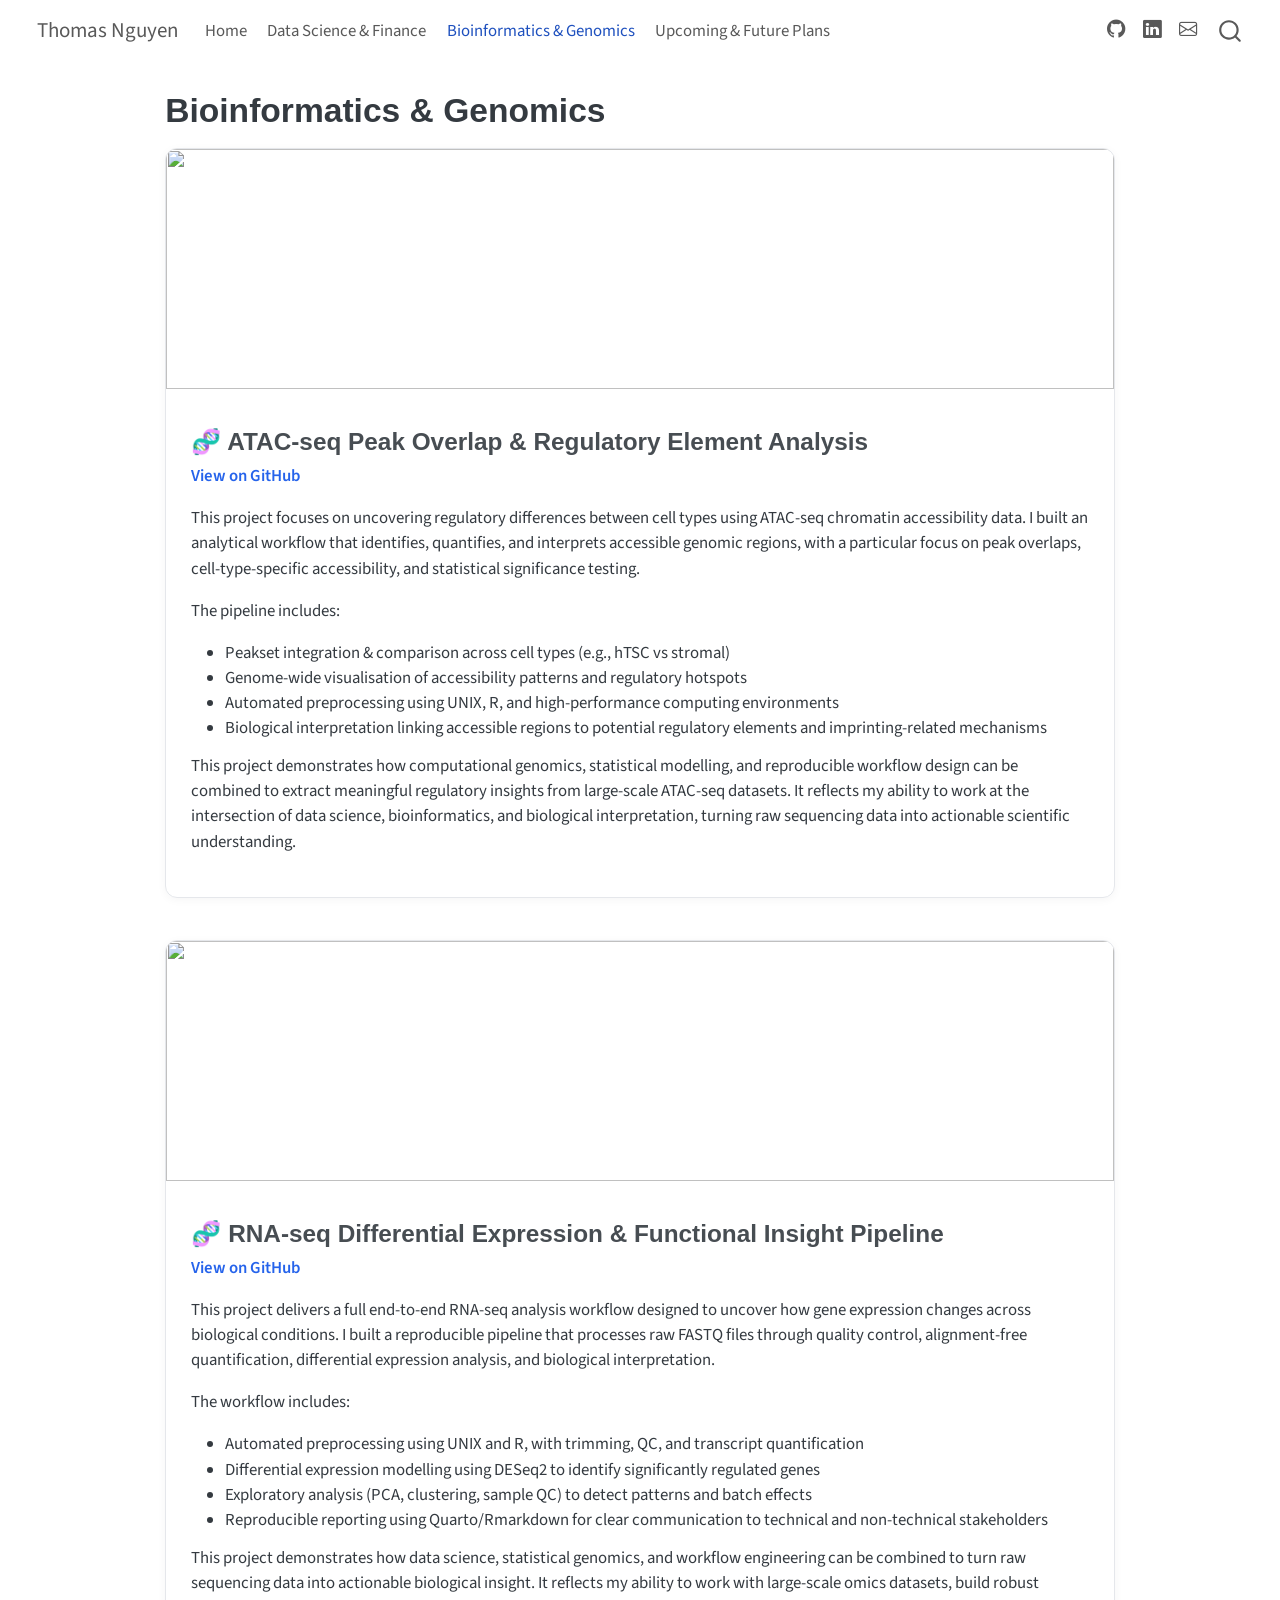
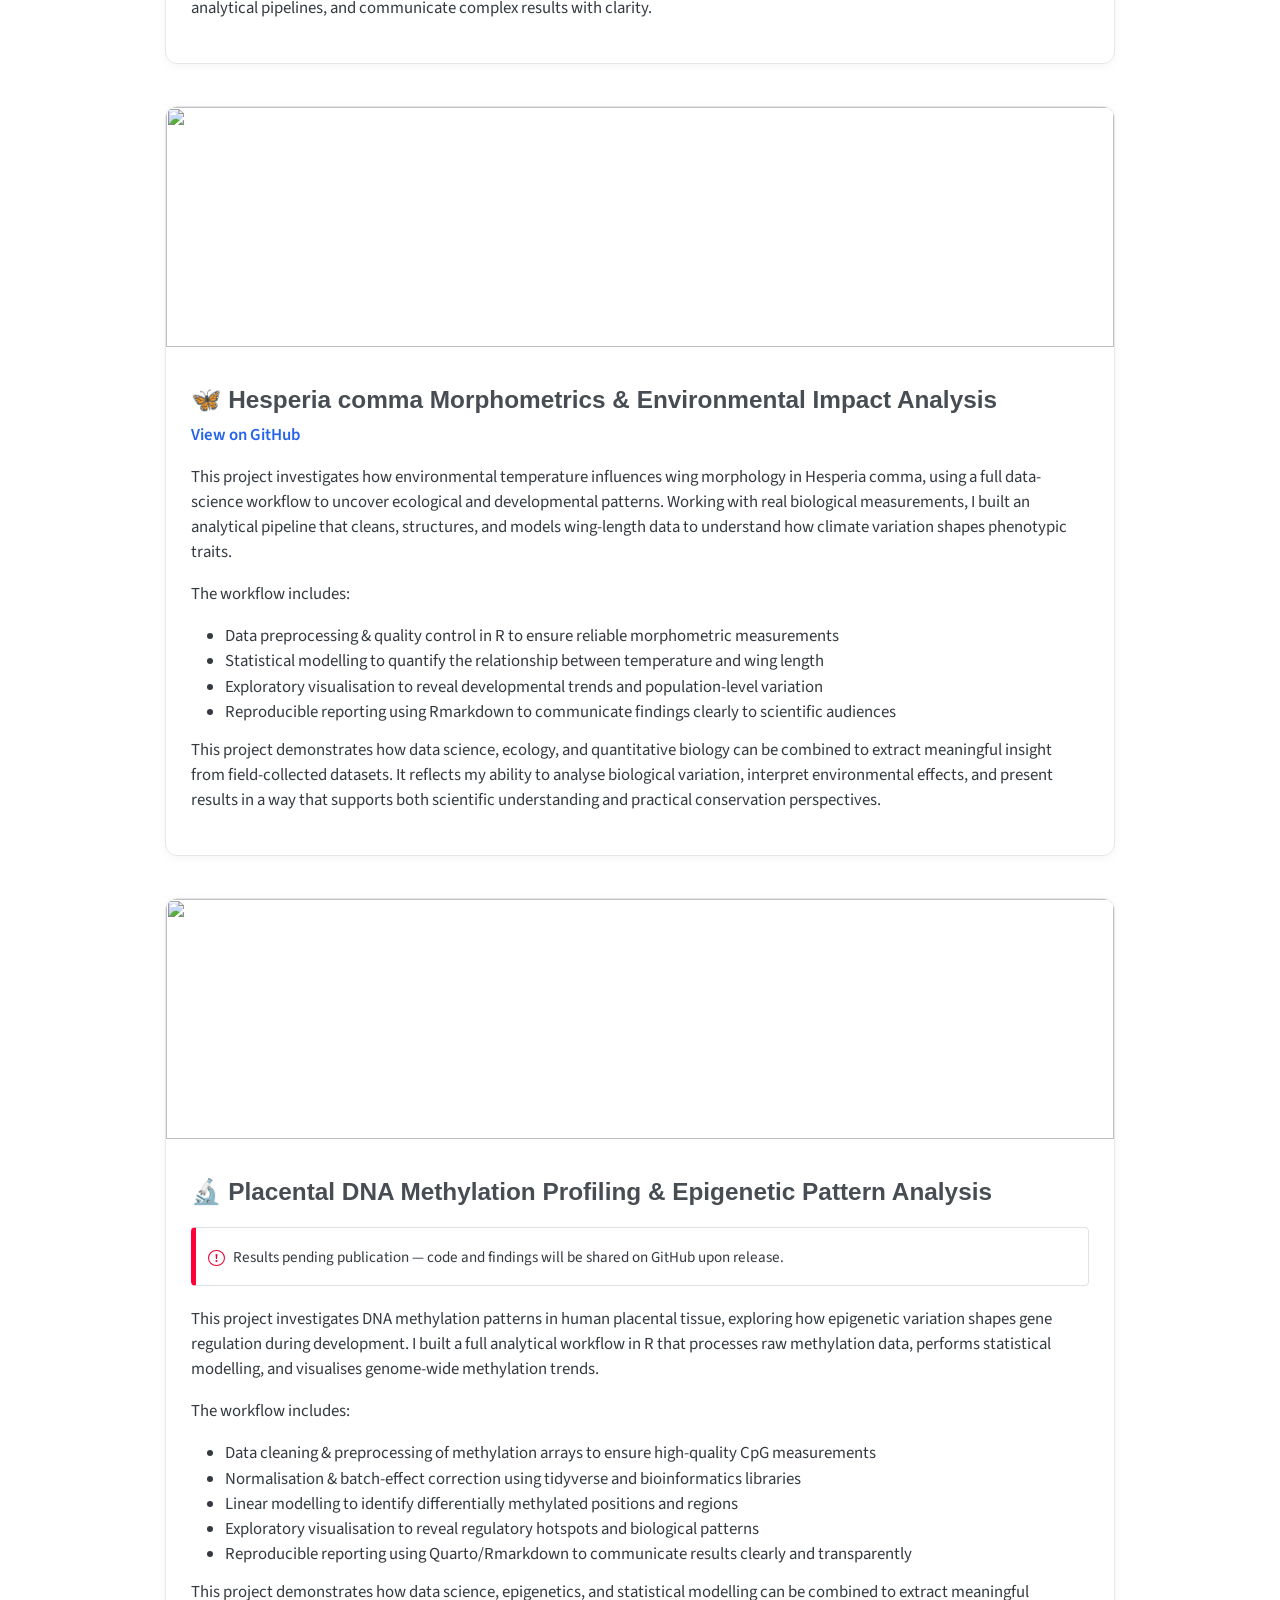
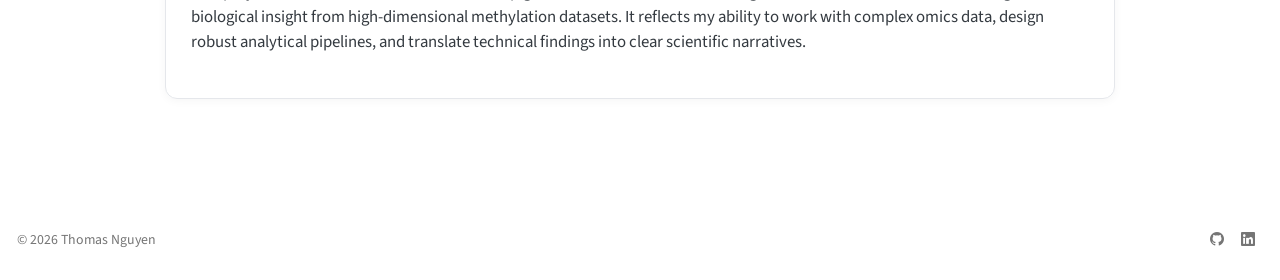
==== docs/bioinformatics.html @ 9fbf3b71 "revamped portfolio page using quarto" ====
<!DOCTYPE html>
<html xmlns="http://www.w3.org/1999/xhtml" lang="en" xml:lang="en"><head>

<meta charset="utf-8">
<meta name="generator" content="quarto-1.10.18">

<meta name="viewport" content="width=device-width, initial-scale=1.0, user-scalable=yes">


<title>Bioinformatics &amp; Genomics – Thomas Nguyen</title>
<style>
/* Default styles provided by pandoc.
** See https://pandoc.org/MANUAL.html#variables-for-html for config info.
*/
span.smallcaps{font-variant: small-caps;}
div.columns{display: flex; gap: 1.5em;}
div.column{flex: auto;}
@media screen {
div.columns{gap: min(4vw, 1.5em);}
div.column{overflow-x: auto;}
}
div.hanging-indent{margin-left: 1.5em; text-indent: -1.5em;}
ul.task-list{list-style: none;}
ul.task-list li input[type="checkbox"] {
  width: 0.8em;
  margin: 0 0.8em 0.2em -1em; /* quarto-specific, see https://github.com/quarto-dev/quarto-cli/issues/4556 */ 
  vertical-align: middle;
}
</style>


<script src="site_libs/quarto-nav/quarto-nav.js"></script>
<script src="site_libs/quarto-nav/headroom.min.js"></script>
<script src="site_libs/clipboard/clipboard.min.js"></script>
<script src="site_libs/quarto-search/autocomplete.umd.js"></script>
<script src="site_libs/quarto-search/fuse.min.js"></script>
<script src="site_libs/quarto-search/quarto-search.js"></script>
<meta name="quarto:offset" content="./">
<link href="./images/headshot_natural.png" rel="icon" type="image/png">
<script src="site_libs/quarto-html/quarto.js" type="module"></script>
<script src="site_libs/quarto-html/tabsets/tabsets.js" type="module"></script>
<script src="site_libs/quarto-html/popper.min.js"></script>
<script src="site_libs/quarto-html/tippy.umd.min.js"></script>
<script src="site_libs/quarto-html/anchor.min.js"></script>
<link href="site_libs/quarto-html/tippy.css" rel="stylesheet">
<link href="site_libs/quarto-html/quarto-syntax-highlighting-64a204ab8560d761af7679ceaba22944.css" rel="stylesheet" id="quarto-text-highlighting-styles">
<script src="site_libs/bootstrap/bootstrap.min.js"></script>
<link href="site_libs/bootstrap/bootstrap-icons.css" rel="stylesheet">
<link href="site_libs/bootstrap/bootstrap-66e7dcc039b3b1be0f98ff8bbeb37f2f.min.css" rel="stylesheet" append-hash="true" id="quarto-bootstrap" data-mode="light">
<script id="quarto-search-options" type="application/json">{
  "location": "navbar",
  "copy-button": false,
  "collapse-after": 3,
  "panel-placement": "end",
  "type": "overlay",
  "limit": 50,
  "keyboard-shortcut": [
    "f",
    "/",
    "s"
  ],
  "show-item-context": false,
  "language": {
    "search-no-results-text": "No results",
    "search-matching-documents-text": "matching documents",
    "search-copy-link-title": "Copy link to search",
    "search-hide-matches-text": "Hide additional matches",
    "search-more-match-text": "more match in this document",
    "search-more-matches-text": "more matches in this document",
    "search-clear-button-title": "Clear",
    "search-text-placeholder": "",
    "search-detached-cancel-button-title": "Cancel",
    "search-submit-button-title": "Submit",
    "search-label": "Search"
  }
}</script>


<link rel="stylesheet" href="styles/custom.css">
</head>

<body class="nav-fixed fullcontent quarto-light">

<div id="quarto-search-results"></div>
  <header id="quarto-header" class="headroom fixed-top">
    <nav class="navbar navbar-expand-lg " data-bs-theme="dark">
      <div class="navbar-container container-fluid">
      <div class="navbar-brand-container mx-auto">
    <a href="./index.html" class="navbar-brand navbar-brand-logo">
    <img src="./images/headshot_natural.png" alt="" class="navbar-logo light-content">
    <img src="./images/headshot_natural.png" alt="" class="navbar-logo dark-content">
    </a>
    <a class="navbar-brand" href="./index.html">
    <span class="navbar-title">Thomas Nguyen</span>
    </a>
  </div>
            <div id="quarto-search" class="" title="Search"></div>
          <button class="navbar-toggler" type="button" data-bs-toggle="collapse" data-bs-target="#navbarCollapse" aria-controls="navbarCollapse" role="menu" aria-expanded="false" aria-label="Toggle navigation" onclick="if (window.quartoToggleHeadroom) { window.quartoToggleHeadroom(); }">
  <span class="navbar-toggler-icon"></span>
</button>
          <div class="collapse navbar-collapse" id="navbarCollapse">
            <ul class="navbar-nav navbar-nav-scroll me-auto">
  <li class="nav-item">
    <a class="nav-link" href="./index.html"> 
<span class="menu-text">Home</span></a>
  </li>  
  <li class="nav-item">
    <a class="nav-link" href="./data-science.html"> 
<span class="menu-text">Data Science &amp; Finance</span></a>
  </li>  
  <li class="nav-item">
    <a class="nav-link active" href="./bioinformatics.html" aria-current="page"> 
<span class="menu-text">Bioinformatics &amp; Genomics</span></a>
  </li>  
  <li class="nav-item">
    <a class="nav-link" href="./upcoming.html"> 
<span class="menu-text">Upcoming &amp; Future Plans</span></a>
  </li>  
</ul>
            <ul class="navbar-nav navbar-nav-scroll ms-auto">
  <li class="nav-item compact">
    <a class="nav-link" href="https://github.com/Thomas-Nguyen12"> <i class="bi bi-github" role="img">
</i> 
<span class="menu-text"></span></a>
  </li>  
  <li class="nav-item compact">
    <a class="nav-link" href="https://www.linkedin.com/in/thomas-nguyen-818b63185/"> <i class="bi bi-linkedin" role="img">
</i> 
<span class="menu-text"></span></a>
  </li>  
  <li class="nav-item compact">
    <a class="nav-link" href="mailto:thomas.nguyen3612@gmail.com"> <i class="bi bi-envelope" role="img">
</i> 
<span class="menu-text"></span></a>
  </li>  
</ul>
          </div> <!-- /navcollapse -->
            <div class="quarto-navbar-tools">
</div>
      </div> <!-- /container-fluid -->
    </nav>
</header>
<!-- content -->
<div id="quarto-content" class="quarto-container page-columns page-rows-contents page-layout-article page-navbar">
<!-- sidebar -->
<!-- margin-sidebar -->
    
<!-- main -->
<main class="content" id="quarto-document-content">

<header id="title-block-header" class="quarto-title-block default">
<div class="quarto-title">
<h1 class="title">Bioinformatics &amp; Genomics</h1>
</div>



<div class="quarto-title-meta">

    
  
    
  </div>
  


</header>


<div class="project-card">
<p><img src="images/atac_dna.webp" class="img-fluid"></p>
<section id="atac-seq-peak-overlap-regulatory-element-analysis" class="level3 project-body">
<h3 class="anchored" data-anchor-id="atac-seq-peak-overlap-regulatory-element-analysis">🧬 ATAC-seq Peak Overlap &amp; Regulatory Element Analysis</h3>
<div class="project-links">
<p><a href="https://github.com/Thomas-Nguyen12/ATAC-Seq-Pipeline">View on GitHub</a></p>
</div>
<p>This project focuses on uncovering regulatory differences between cell types using ATAC-seq chromatin accessibility data. I built an analytical workflow that identifies, quantifies, and interprets accessible genomic regions, with a particular focus on peak overlaps, cell-type-specific accessibility, and statistical significance testing.</p>
<p>The pipeline includes:</p>
<ul>
<li>Peakset integration &amp; comparison across cell types (e.g., hTSC vs stromal)</li>
<li>Genome-wide visualisation of accessibility patterns and regulatory hotspots</li>
<li>Automated preprocessing using UNIX, R, and high-performance computing environments</li>
<li>Biological interpretation linking accessible regions to potential regulatory elements and imprinting-related mechanisms</li>
</ul>
<p>This project demonstrates how computational genomics, statistical modelling, and reproducible workflow design can be combined to extract meaningful regulatory insights from large-scale ATAC-seq datasets. It reflects my ability to work at the intersection of data science, bioinformatics, and biological interpretation, turning raw sequencing data into actionable scientific understanding.</p>
</section>
</div>
<div class="project-card">
<p><img src="images/gene_expression.jpeg" class="img-fluid"></p>
<section id="rna-seq-differential-expression-functional-insight-pipeline" class="level3 project-body">
<h3 class="anchored" data-anchor-id="rna-seq-differential-expression-functional-insight-pipeline">🧬 RNA-seq Differential Expression &amp; Functional Insight Pipeline</h3>
<div class="project-links">
<p><a href="https://github.com/Thomas-Nguyen12/RNA-Seq-Pipeline">View on GitHub</a></p>
</div>
<p>This project delivers a full end-to-end RNA-seq analysis workflow designed to uncover how gene expression changes across biological conditions. I built a reproducible pipeline that processes raw FASTQ files through quality control, alignment-free quantification, differential expression analysis, and biological interpretation.</p>
<p>The workflow includes:</p>
<ul>
<li>Automated preprocessing using UNIX and R, with trimming, QC, and transcript quantification</li>
<li>Differential expression modelling using DESeq2 to identify significantly regulated genes</li>
<li>Exploratory analysis (PCA, clustering, sample QC) to detect patterns and batch effects</li>
<li>Reproducible reporting using Quarto/Rmarkdown for clear communication to technical and non-technical stakeholders</li>
</ul>
<p>This project demonstrates how data science, statistical genomics, and workflow engineering can be combined to turn raw sequencing data into actionable biological insight. It reflects my ability to work with large-scale omics datasets, build robust analytical pipelines, and communicate complex results with clarity.</p>
</section>
</div>
<div class="project-card">
<p><img src="images/nature.jpg" class="img-fluid"></p>
<section id="hesperia-comma-morphometrics-environmental-impact-analysis" class="level3 project-body">
<h3 class="anchored" data-anchor-id="hesperia-comma-morphometrics-environmental-impact-analysis">🦋 Hesperia comma Morphometrics &amp; Environmental Impact Analysis</h3>
<div class="project-links">
<p><a href="https://github.com/Thomas-Nguyen12/5023Y-Summative-2">View on GitHub</a></p>
</div>
<p>This project investigates how environmental temperature influences wing morphology in Hesperia comma, using a full data-science workflow to uncover ecological and developmental patterns. Working with real biological measurements, I built an analytical pipeline that cleans, structures, and models wing-length data to understand how climate variation shapes phenotypic traits.</p>
<p>The workflow includes:</p>
<ul>
<li>Data preprocessing &amp; quality control in R to ensure reliable morphometric measurements</li>
<li>Statistical modelling to quantify the relationship between temperature and wing length</li>
<li>Exploratory visualisation to reveal developmental trends and population-level variation</li>
<li>Reproducible reporting using Rmarkdown to communicate findings clearly to scientific audiences</li>
</ul>
<p>This project demonstrates how data science, ecology, and quantitative biology can be combined to extract meaningful insight from field-collected datasets. It reflects my ability to analyse biological variation, interpret environmental effects, and present results in a way that supports both scientific understanding and practical conservation perspectives.</p>
</section>
</div>
<div class="project-card">
<p><img src="images/dna_methylation.jpg" class="img-fluid"></p>
<section id="placental-dna-methylation-profiling-epigenetic-pattern-analysis" class="level3 project-body">
<h3 class="anchored" data-anchor-id="placental-dna-methylation-profiling-epigenetic-pattern-analysis">🔬 Placental DNA Methylation Profiling &amp; Epigenetic Pattern Analysis</h3>
<div class="callout callout-style-simple callout-important">
<div class="callout-body d-flex">
<div class="callout-icon-container">
<i class="callout-icon"></i>
</div>
<div class="callout-body-container">
<p>Results pending publication — code and findings will be shared on GitHub upon release.</p>
</div>
</div>
</div>
<p>This project investigates DNA methylation patterns in human placental tissue, exploring how epigenetic variation shapes gene regulation during development. I built a full analytical workflow in R that processes raw methylation data, performs statistical modelling, and visualises genome-wide methylation trends.</p>
<p>The workflow includes:</p>
<ul>
<li>Data cleaning &amp; preprocessing of methylation arrays to ensure high-quality CpG measurements</li>
<li>Normalisation &amp; batch-effect correction using tidyverse and bioinformatics libraries</li>
<li>Linear modelling to identify differentially methylated positions and regions</li>
<li>Exploratory visualisation to reveal regulatory hotspots and biological patterns</li>
<li>Reproducible reporting using Quarto/Rmarkdown to communicate results clearly and transparently</li>
</ul>
<p>This project demonstrates how data science, epigenetics, and statistical modelling can be combined to extract meaningful biological insight from high-dimensional methylation datasets. It reflects my ability to work with complex omics data, design robust analytical pipelines, and translate technical findings into clear scientific narratives.</p>
</section>
</div>



</main> <!-- /main -->
<script id="quarto-html-after-body" type="application/javascript">
  window.document.addEventListener("DOMContentLoaded", function (event) {
    const icon = "";
    const anchorJS = new window.AnchorJS();
    anchorJS.options = {
      placement: 'right',
      icon: icon
    };
    anchorJS.add('.anchored');
    const isCodeAnnotation = (el) => {
      for (const clz of el.classList) {
        if (clz.startsWith('code-annotation-')) {                     
          return true;
        }
      }
      return false;
    }
    const onCopySuccess = function(e) {
      // button target
      const button = e.trigger;
      // don't keep focus
      button.blur();
      // flash "checked"
      button.classList.add('code-copy-button-checked');
      var currentTitle = button.getAttribute("title");
      button.setAttribute("title", "Copied!");
      let tooltip;
      if (window.bootstrap) {
        button.setAttribute("data-bs-toggle", "tooltip");
        button.setAttribute("data-bs-placement", "left");
        button.setAttribute("data-bs-title", "Copied!");
        tooltip = new bootstrap.Tooltip(button, 
          { trigger: "manual", 
            customClass: "code-copy-button-tooltip",
            offset: [0, -8]});
        tooltip.show();    
      }
      setTimeout(function() {
        if (tooltip) {
          tooltip.hide();
          button.removeAttribute("data-bs-title");
          button.removeAttribute("data-bs-toggle");
          button.removeAttribute("data-bs-placement");
        }
        button.setAttribute("title", currentTitle);
        button.classList.remove('code-copy-button-checked');
      }, 1000);
      // clear code selection
      e.clearSelection();
    }
    const getTextToCopy = function(trigger) {
      const outerScaffold = trigger.parentElement.cloneNode(true);
      const codeEl = outerScaffold.querySelector('code');
      for (const childEl of codeEl.children) {
        if (isCodeAnnotation(childEl)) {
          childEl.remove();
        }
      }
      return codeEl.innerText;
    }
    const clipboard = new window.ClipboardJS('.code-copy-button:not([data-in-quarto-modal])', {
      text: getTextToCopy
    });
    clipboard.on('success', onCopySuccess);
    if (window.document.getElementById('quarto-embedded-source-code-modal')) {
      const clipboardModal = new window.ClipboardJS('.code-copy-button[data-in-quarto-modal]', {
        text: getTextToCopy,
        container: window.document.getElementById('quarto-embedded-source-code-modal')
      });
      clipboardModal.on('success', onCopySuccess);
    }
      var localhostRegex = new RegExp(/^(?:http|https):\/\/localhost\:?[0-9]*\//);
      var mailtoRegex = new RegExp(/^mailto:/);
        var filterRegex = new RegExp('/' + window.location.host + '/');
      var isInternal = (href) => {
          return filterRegex.test(href) || localhostRegex.test(href) || mailtoRegex.test(href);
      }
      // Inspect non-navigation links and adorn them if external
     var links = window.document.querySelectorAll('a[href]:not(.nav-link):not(.navbar-brand):not(.toc-action):not(.sidebar-link):not(.sidebar-item-toggle):not(.pagination-link):not(.no-external):not([aria-hidden]):not(.dropdown-item):not(.quarto-navigation-tool):not(.about-link)');
      for (var i=0; i<links.length; i++) {
        const link = links[i];
        if (!isInternal(link.href)) {
          // undo the damage that might have been done by quarto-nav.js in the case of
          // links that we want to consider external
          if (link.dataset.originalHref !== undefined) {
            link.href = link.dataset.originalHref;
          }
        }
      }
    function tippyHover(el, contentFn, onTriggerFn, onUntriggerFn) {
      const config = {
        allowHTML: true,
        maxWidth: 500,
        delay: 100,
        arrow: false,
        appendTo: function(el) {
            return el.parentElement;
        },
        interactive: true,
        interactiveBorder: 10,
        theme: 'quarto',
        placement: 'bottom-start',
      };
      if (contentFn) {
        config.content = contentFn;
      }
      if (onTriggerFn) {
        config.onTrigger = onTriggerFn;
      }
      if (onUntriggerFn) {
        config.onUntrigger = onUntriggerFn;
      }
      window.tippy(el, config); 
    }
    const noterefs = window.document.querySelectorAll('a[role="doc-noteref"]');
    for (var i=0; i<noterefs.length; i++) {
      const ref = noterefs[i];
      tippyHover(ref, function() {
        // use id or data attribute instead here
        let href = ref.getAttribute('data-footnote-href') || ref.getAttribute('href');
        try { href = new URL(href).hash; } catch {}
        const id = href.replace(/^#\/?/, "");
        const note = window.document.getElementById(id);
        if (note) {
          return note.innerHTML;
        } else {
          return "";
        }
      });
    }
    const xrefs = window.document.querySelectorAll('a.quarto-xref');
    const processXRef = (id, note) => {
      // Strip column container classes
      const stripColumnClz = (el) => {
        el.classList.remove("page-full", "page-columns");
        if (el.children) {
          for (const child of el.children) {
            stripColumnClz(child);
          }
        }
      }
      stripColumnClz(note)
      if (id === null || id.startsWith('sec-')) {
        // Special case sections, only their first couple elements
        const container = document.createElement("div");
        if (note.children && note.children.length > 2) {
          container.appendChild(note.children[0].cloneNode(true));
          for (let i = 1; i < note.children.length; i++) {
            const child = note.children[i];
            if (child.tagName === "P" && child.innerText === "") {
              continue;
            } else {
              container.appendChild(child.cloneNode(true));
              break;
            }
          }
          if (window.Quarto?.typesetMath) {
            window.Quarto.typesetMath(container);
          }
          return container.innerHTML
        } else {
          if (window.Quarto?.typesetMath) {
            window.Quarto.typesetMath(note);
          }
          return note.innerHTML;
        }
      } else {
        // Remove any anchor links if they are present
        const anchorLink = note.querySelector('a.anchorjs-link');
        if (anchorLink) {
          anchorLink.remove();
        }
        if (window.Quarto?.typesetMath) {
          window.Quarto.typesetMath(note);
        }
        if (note.classList.contains("callout")) {
          return note.outerHTML;
        } else {
          return note.innerHTML;
        }
      }
    }
    for (var i=0; i<xrefs.length; i++) {
      const xref = xrefs[i];
      tippyHover(xref, undefined, function(instance) {
        instance.disable();
        let url = xref.getAttribute('href');
        let hash = undefined; 
        if (url.startsWith('#')) {
          hash = url;
        } else {
          try { hash = new URL(url).hash; } catch {}
        }
        if (hash) {
          const id = hash.replace(/^#\/?/, "");
          const note = window.document.getElementById(id);
          if (note !== null) {
            try {
              const html = processXRef(id, note.cloneNode(true));
              instance.setContent(html);
            } finally {
              instance.enable();
              instance.show();
            }
          } else {
            // See if we can fetch this
            fetch(url.split('#')[0])
            .then(res => res.text())
            .then(html => {
              const parser = new DOMParser();
              const htmlDoc = parser.parseFromString(html, "text/html");
              const note = htmlDoc.getElementById(id);
              if (note !== null) {
                const html = processXRef(id, note);
                instance.setContent(html);
              } 
            }).finally(() => {
              instance.enable();
              instance.show();
            });
          }
        } else {
          // See if we can fetch a full url (with no hash to target)
          // This is a special case and we should probably do some content thinning / targeting
          fetch(url)
          .then(res => res.text())
          .then(html => {
            const parser = new DOMParser();
            const htmlDoc = parser.parseFromString(html, "text/html");
            const note = htmlDoc.querySelector('main.content');
            if (note !== null) {
              // This should only happen for chapter cross references
              // (since there is no id in the URL)
              // remove the first header
              if (note.children.length > 0 && note.children[0].tagName === "HEADER") {
                note.children[0].remove();
              }
              const html = processXRef(null, note);
              instance.setContent(html);
            } 
          }).finally(() => {
            instance.enable();
            instance.show();
          });
        }
      }, function(instance) {
      });
    }
        let selectedAnnoteEl;
        const selectorForAnnotation = ( cell, annotation) => {
          let cellAttr = 'data-code-cell="' + cell + '"';
          let lineAttr = 'data-code-annotation="' +  annotation + '"';
          const selector = 'span[' + cellAttr + '][' + lineAttr + ']';
          return selector;
        }
        const selectCodeLines = (annoteEl) => {
          const doc = window.document;
          const targetCell = annoteEl.getAttribute("data-target-cell");
          const targetAnnotation = annoteEl.getAttribute("data-target-annotation");
          const annoteSpan = window.document.querySelector(selectorForAnnotation(targetCell, targetAnnotation));
          const lines = annoteSpan.getAttribute("data-code-lines").split(",");
          const lineIds = lines.map((line) => {
            return targetCell + "-" + line;
          })
          let top = null;
          let height = null;
          let parent = null;
          if (lineIds.length > 0) {
              //compute the position of the single el (top and bottom and make a div)
              const el = window.document.getElementById(lineIds[0]);
              top = el.offsetTop;
              height = el.offsetHeight;
              parent = el.parentElement.parentElement;
            if (lineIds.length > 1) {
              const lastEl = window.document.getElementById(lineIds[lineIds.length - 1]);
              const bottom = lastEl.offsetTop + lastEl.offsetHeight;
              height = bottom - top;
            }
            if (top !== null && height !== null && parent !== null) {
              // cook up a div (if necessary) and position it 
              let div = window.document.getElementById("code-annotation-line-highlight");
              if (div === null) {
                div = window.document.createElement("div");
                div.setAttribute("id", "code-annotation-line-highlight");
                div.style.position = 'absolute';
                parent.appendChild(div);
              }
              div.style.top = top - 2 + "px";
              div.style.height = height + 4 + "px";
              div.style.left = 0;
              let gutterDiv = window.document.getElementById("code-annotation-line-highlight-gutter");
              if (gutterDiv === null) {
                gutterDiv = window.document.createElement("div");
                gutterDiv.setAttribute("id", "code-annotation-line-highlight-gutter");
                gutterDiv.style.position = 'absolute';
                const codeCell = window.document.getElementById(targetCell);
                const gutter = codeCell.querySelector('.code-annotation-gutter');
                gutter.appendChild(gutterDiv);
              }
              gutterDiv.style.top = top - 2 + "px";
              gutterDiv.style.height = height + 4 + "px";
            }
            selectedAnnoteEl = annoteEl;
          }
        };
        const unselectCodeLines = () => {
          const elementsIds = ["code-annotation-line-highlight", "code-annotation-line-highlight-gutter"];
          elementsIds.forEach((elId) => {
            const div = window.document.getElementById(elId);
            if (div) {
              div.remove();
            }
          });
          selectedAnnoteEl = undefined;
        };
          // Handle positioning of the toggle
      window.addEventListener(
        "resize",
        throttle(() => {
          elRect = undefined;
          if (selectedAnnoteEl) {
            selectCodeLines(selectedAnnoteEl);
          }
        }, 10)
      );
      function throttle(fn, ms) {
      let throttle = false;
      let timer;
        return (...args) => {
          if(!throttle) { // first call gets through
              fn.apply(this, args);
              throttle = true;
          } else { // all the others get throttled
              if(timer) clearTimeout(timer); // cancel #2
              timer = setTimeout(() => {
                fn.apply(this, args);
                timer = throttle = false;
              }, ms);
          }
        };
      }
        // Attach click handler to the DT
        const annoteDls = window.document.querySelectorAll('dt[data-target-cell]');
        for (const annoteDlNode of annoteDls) {
          annoteDlNode.addEventListener('click', (event) => {
            const clickedEl = event.target;
            if (clickedEl !== selectedAnnoteEl) {
              unselectCodeLines();
              const activeEl = window.document.querySelector('dt[data-target-cell].code-annotation-active');
              if (activeEl) {
                activeEl.classList.remove('code-annotation-active');
              }
              selectCodeLines(clickedEl);
              clickedEl.classList.add('code-annotation-active');
            } else {
              // Unselect the line
              unselectCodeLines();
              clickedEl.classList.remove('code-annotation-active');
            }
          });
        }
    const findCites = (el) => {
      const parentEl = el.parentElement;
      if (parentEl) {
        const cites = parentEl.dataset.cites;
        if (cites) {
          return {
            el,
            cites: cites.split(' ')
          };
        } else {
          return findCites(el.parentElement)
        }
      } else {
        return undefined;
      }
    };
    var bibliorefs = window.document.querySelectorAll('a[role="doc-biblioref"]');
    for (var i=0; i<bibliorefs.length; i++) {
      const ref = bibliorefs[i];
      const citeInfo = findCites(ref);
      if (citeInfo) {
        tippyHover(citeInfo.el, function() {
          var popup = window.document.createElement('div');
          citeInfo.cites.forEach(function(cite) {
            var citeDiv = window.document.createElement('div');
            citeDiv.classList.add('hanging-indent');
            citeDiv.classList.add('csl-entry');
            var biblioDiv = window.document.getElementById('ref-' + cite);
            if (biblioDiv) {
              citeDiv.innerHTML = biblioDiv.innerHTML;
            }
            popup.appendChild(citeDiv);
          });
          return popup.innerHTML;
        });
      }
    }
  });
  </script>
</div> <!-- /content -->
<footer class="footer">
  <div class="nav-footer">
    <div class="nav-footer-left">
<p>© 2026 Thomas Nguyen</p>
</div>   
    <div class="nav-footer-center">
      &nbsp;
    </div>
    <div class="nav-footer-right">
      <ul class="footer-items list-unstyled">
    <li class="nav-item compact">
    <a class="nav-link" href="https://github.com/Thomas-Nguyen12">
      <i class="bi bi-github" role="img">
</i> 
    </a>
  </li>  
    <li class="nav-item compact">
    <a class="nav-link" href="https://www.linkedin.com/in/thomas-nguyen-818b63185/">
      <i class="bi bi-linkedin" role="img">
</i> 
    </a>
  </li>  
</ul>
    </div>
  </div>
</footer>




</body></html>
---- docs/site_libs/quarto-html/tippy.css ----
.tippy-box[data-animation=fade][data-state=hidden]{opacity:0}[data-tippy-root]{max-width:calc(100vw - 10px)}.tippy-box{position:relative;background-color:#333;color:#fff;border-radius:4px;font-size:14px;line-height:1.4;white-space:normal;outline:0;transition-property:transform,visibility,opacity}.tippy-box[data-placement^=top]>.tippy-arrow{bottom:0}.tippy-box[data-placement^=top]>.tippy-arrow:before{bottom:-7px;left:0;border-width:8px 8px 0;border-top-color:initial;transform-origin:center top}.tippy-box[data-placement^=bottom]>.tippy-arrow{top:0}.tippy-box[data-placement^=bottom]>.tippy-arrow:before{top:-7px;left:0;border-width:0 8px 8px;border-bottom-color:initial;transform-origin:center bottom}.tippy-box[data-placement^=left]>.tippy-arrow{right:0}.tippy-box[data-placement^=left]>.tippy-arrow:before{border-width:8px 0 8px 8px;border-left-color:initial;right:-7px;transform-origin:center left}.tippy-box[data-placement^=right]>.tippy-arrow{left:0}.tippy-box[data-placement^=right]>.tippy-arrow:before{left:-7px;border-width:8px 8px 8px 0;border-right-color:initial;transform-origin:center right}.tippy-box[data-inertia][data-state=visible]{transition-timing-function:cubic-bezier(.54,1.5,.38,1.11)}.tippy-arrow{width:16px;height:16px;color:#333}.tippy-arrow:before{content:"";position:absolute;border-color:transparent;border-style:solid}.tippy-content{position:relative;padding:5px 9px;z-index:1}
---- docs/site_libs/quarto-html/quarto-syntax-highlighting-64a204ab8560d761af7679ceaba22944.css ----
/* quarto syntax highlight colors */
:root {
  --quarto-hl-ot-color: #003B4F;
  --quarto-hl-at-color: #657422;
  --quarto-hl-ss-color: #20794D;
  --quarto-hl-an-color: #5E5E5E;
  --quarto-hl-fu-color: #4758AB;
  --quarto-hl-st-color: #20794D;
  --quarto-hl-cf-color: #003B4F;
  --quarto-hl-op-color: #5E5E5E;
  --quarto-hl-er-color: #AD0000;
  --quarto-hl-bn-color: #AD0000;
  --quarto-hl-al-color: #AD0000;
  --quarto-hl-va-color: #111111;
  --quarto-hl-bu-color: inherit;
  --quarto-hl-ex-color: inherit;
  --quarto-hl-pp-color: #AD0000;
  --quarto-hl-in-color: #5E5E5E;
  --quarto-hl-vs-color: #20794D;
  --quarto-hl-wa-color: #5E5E5E;
  --quarto-hl-do-color: #5E5E5E;
  --quarto-hl-im-color: #00769E;
  --quarto-hl-ch-color: #20794D;
  --quarto-hl-dt-color: #AD0000;
  --quarto-hl-fl-color: #AD0000;
  --quarto-hl-co-color: #5E5E5E;
  --quarto-hl-cv-color: #5E5E5E;
  --quarto-hl-cn-color: #8f5902;
  --quarto-hl-sc-color: #5E5E5E;
  --quarto-hl-dv-color: #AD0000;
  --quarto-hl-kw-color: #003B4F;
}

/* other quarto variables */
:root {
  --quarto-font-monospace: SFMono-Regular, Menlo, Monaco, Consolas, "Liberation Mono", "Courier New", monospace;
}

/* syntax highlight based on Pandoc's rules */
pre > code.sourceCode > span {
  color: #003B4F;
}

code.sourceCode > span {
  color: #003B4F;
}

div.sourceCode,
div.sourceCode pre.sourceCode {
  color: #003B4F;
}

/* Normal */
code span {
  color: #003B4F;
}

/* Alert */
code span.al {
  color: #AD0000;
  font-style: inherit;
}

/* Annotation */
code span.an {
  color: #5E5E5E;
  font-style: inherit;
}

/* Attribute */
code span.at {
  color: #657422;
  font-style: inherit;
}

/* BaseN */
code span.bn {
  color: #AD0000;
  font-style: inherit;
}

/* BuiltIn */
code span.bu {
  font-style: inherit;
}

/* ControlFlow */
code span.cf {
  color: #003B4F;
  font-weight: bold;
  font-style: inherit;
}

/* Char */
code span.ch {
  color: #20794D;
  font-style: inherit;
}

/* Constant */
code span.cn {
  color: #8f5902;
  font-style: inherit;
}

/* Comment */
code span.co {
  color: #5E5E5E;
  font-style: inherit;
}

/* CommentVar */
code span.cv {
  color: #5E5E5E;
  font-style: italic;
}

/* Documentation */
code span.do {
  color: #5E5E5E;
  font-style: italic;
}

/* DataType */
code span.dt {
  color: #AD0000;
  font-style: inherit;
}

/* DecVal */
code span.dv {
  color: #AD0000;
  font-style: inherit;
}

/* Error */
code span.er {
  color: #AD0000;
  font-style: inherit;
}

/* Extension */
code span.ex {
  font-style: inherit;
}

/* Float */
code span.fl {
  color: #AD0000;
  font-style: inherit;
}

/* Function */
code span.fu {
  color: #4758AB;
  font-style: inherit;
}

/* Import */
code span.im {
  color: #00769E;
  font-style: inherit;
}

/* Information */
code span.in {
  color: #5E5E5E;
  font-style: inherit;
}

/* Keyword */
code span.kw {
  color: #003B4F;
  font-weight: bold;
  font-style: inherit;
}

/* Operator */
code span.op {
  color: #5E5E5E;
  font-style: inherit;
}

/* Other */
code span.ot {
  color: #003B4F;
  font-style: inherit;
}

/* Preprocessor */
code span.pp {
  color: #AD0000;
  font-style: inherit;
}

/* SpecialChar */
code span.sc {
  color: #5E5E5E;
  font-style: inherit;
}

/* SpecialString */
code span.ss {
  color: #20794D;
  font-style: inherit;
}

/* String */
code span.st {
  color: #20794D;
  font-style: inherit;
}

/* Variable */
code span.va {
  color: #111111;
  font-style: inherit;
}

/* VerbatimString */
code span.vs {
  color: #20794D;
  font-style: inherit;
}

/* Warning */
code span.wa {
  color: #5E5E5E;
  font-style: italic;
}

.prevent-inlining {
  content: "</";
}

/*# sourceMappingURL=9d8d5bb603a83b8298b89080a598c93b.css.map */
---- docs/styles/custom.css ----
/* --- Hero / intro section --- */
.hero {
  display: flex;
  align-items: center;
  gap: 2rem;
  flex-wrap: wrap;
  margin-bottom: 2rem;
}

.hero img {
  width: 180px;
  height: 180px;
  object-fit: cover;
  border-radius: 50%;
  box-shadow: 0 4px 18px rgba(0, 0, 0, 0.12);
}

.hero-text h1 {
  margin-bottom: 0.25rem;
}

.hero-text .subtitle {
  font-size: 1.15rem;
  color: #6b7280;
  margin-bottom: 0.75rem;
}

.badge-row .badge {
  display: inline-block;
  background: #eef2ff;
  color: #2563eb;
  font-size: 0.8rem;
  font-weight: 600;
  padding: 0.25rem 0.65rem;
  border-radius: 999px;
  margin: 0.15rem 0.25rem 0.15rem 0;
}

/* --- Project cards --- */
.project-card {
  border: 1px solid #e5e7eb;
  border-radius: 12px;
  overflow: hidden;
  margin-bottom: 2.5rem;
  box-shadow: 0 2px 10px rgba(0, 0, 0, 0.04);
  transition: box-shadow 0.2s ease;
}

.project-card:hover {
  box-shadow: 0 6px 20px rgba(0, 0, 0, 0.08);
}

.project-card img {
  width: 100%;
  height: 240px;
  object-fit: cover;
  display: block;
}

.project-card .project-body {
  padding: 1.25rem 1.5rem 1.5rem 1.5rem;
}

.project-card h3 {
  margin-top: 0;
}

.project-links a {
  margin-right: 1rem;
  font-weight: 600;
  text-decoration: none;
}

.project-links a:hover {
  text-decoration: underline;
}

.project-card ul {
  margin-bottom: 0.75rem;
}

/* --- Section headers --- */
.section-header {
  border-bottom: 3px solid #2563eb;
  padding-bottom: 0.4rem;
  margin-top: 2.5rem;
  margin-bottom: 1.5rem;
}
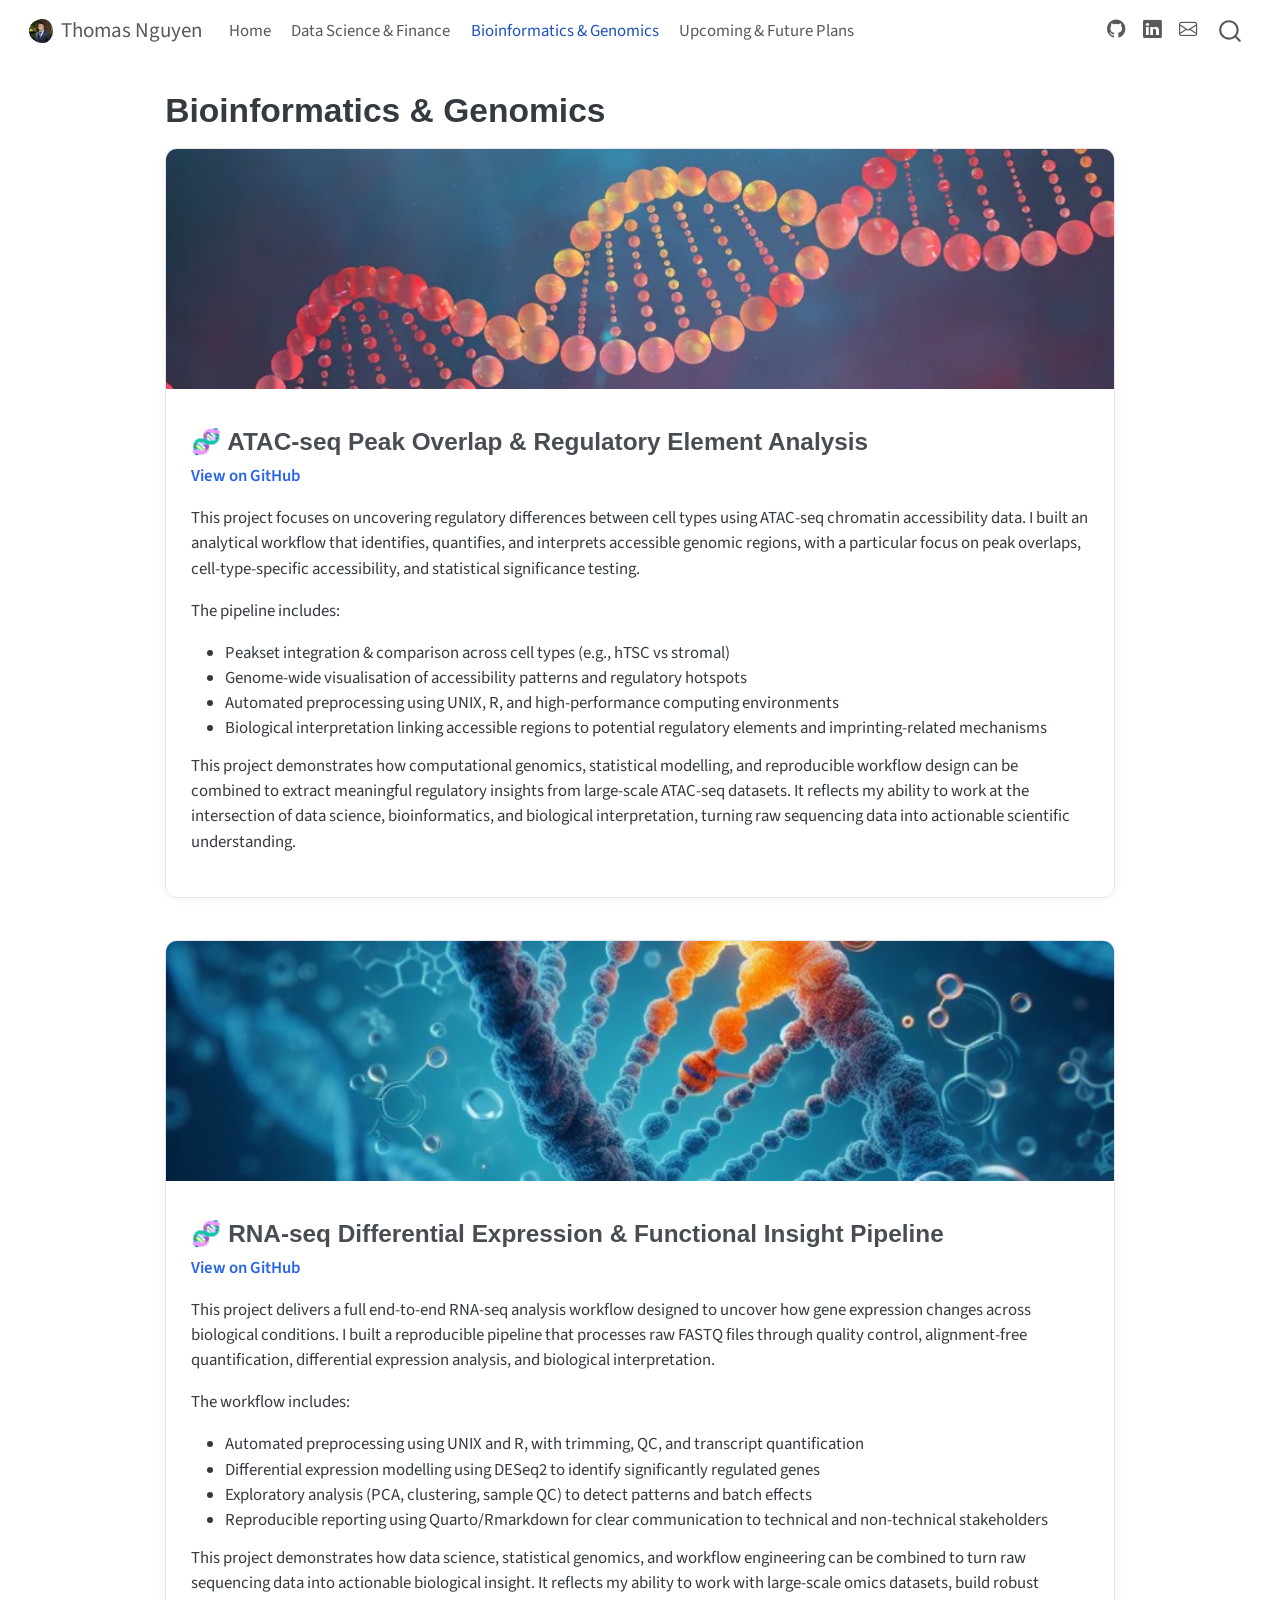
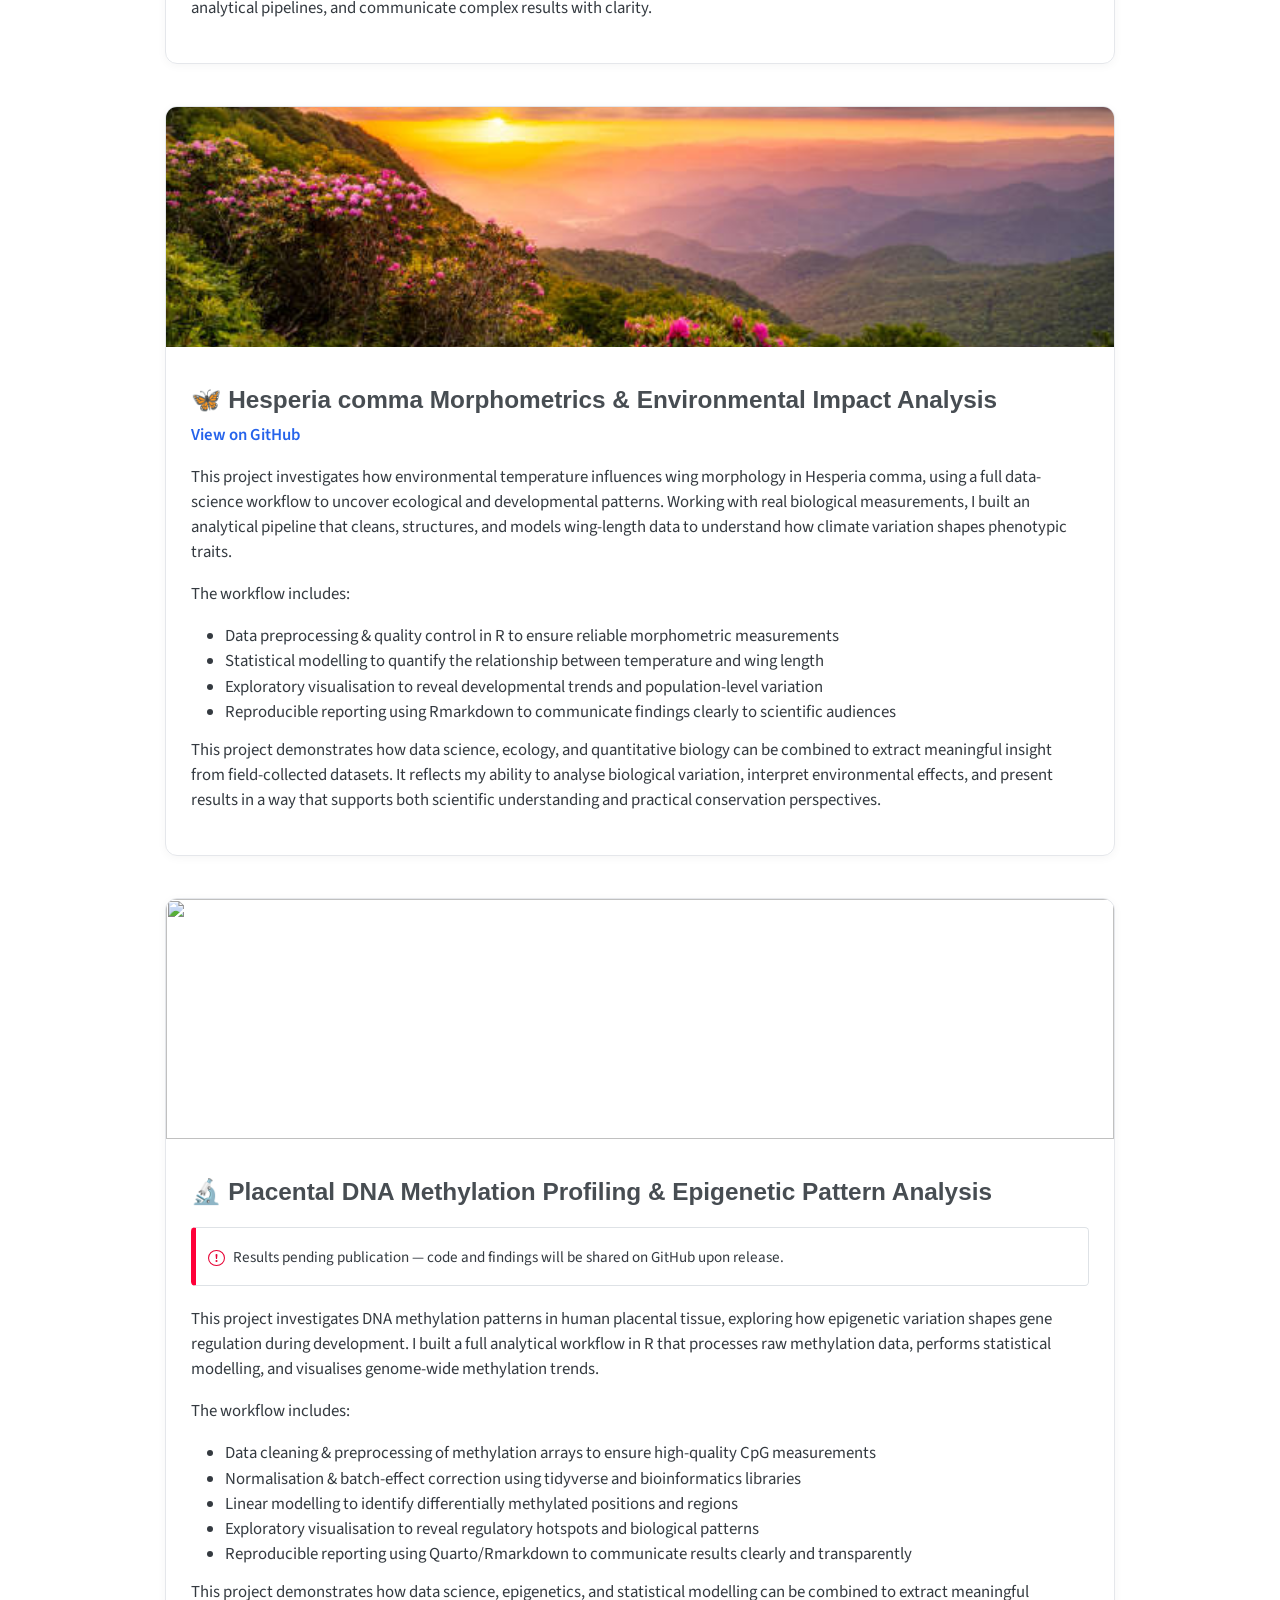
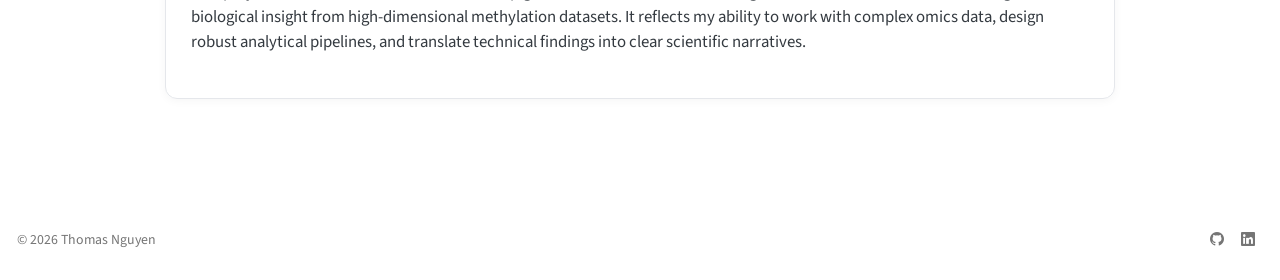
==== commit 1f3d1787: "re-rendered the page" ====
--- a/docs/bioinformatics.html
+++ b/docs/bioinformatics.html
@@ -168,7 +168,7 @@
 
 
 <div class="project-card">
-<p><img src="images/atac_dna.webp" class="img-fluid"></p>
+<p><img src="images/atac_dna.jpg" class="img-fluid"></p>
 <section id="atac-seq-peak-overlap-regulatory-element-analysis" class="level3 project-body">
 <h3 class="anchored" data-anchor-id="atac-seq-peak-overlap-regulatory-element-analysis">🧬 ATAC-seq Peak Overlap &amp; Regulatory Element Analysis</h3>
 <div class="project-links">
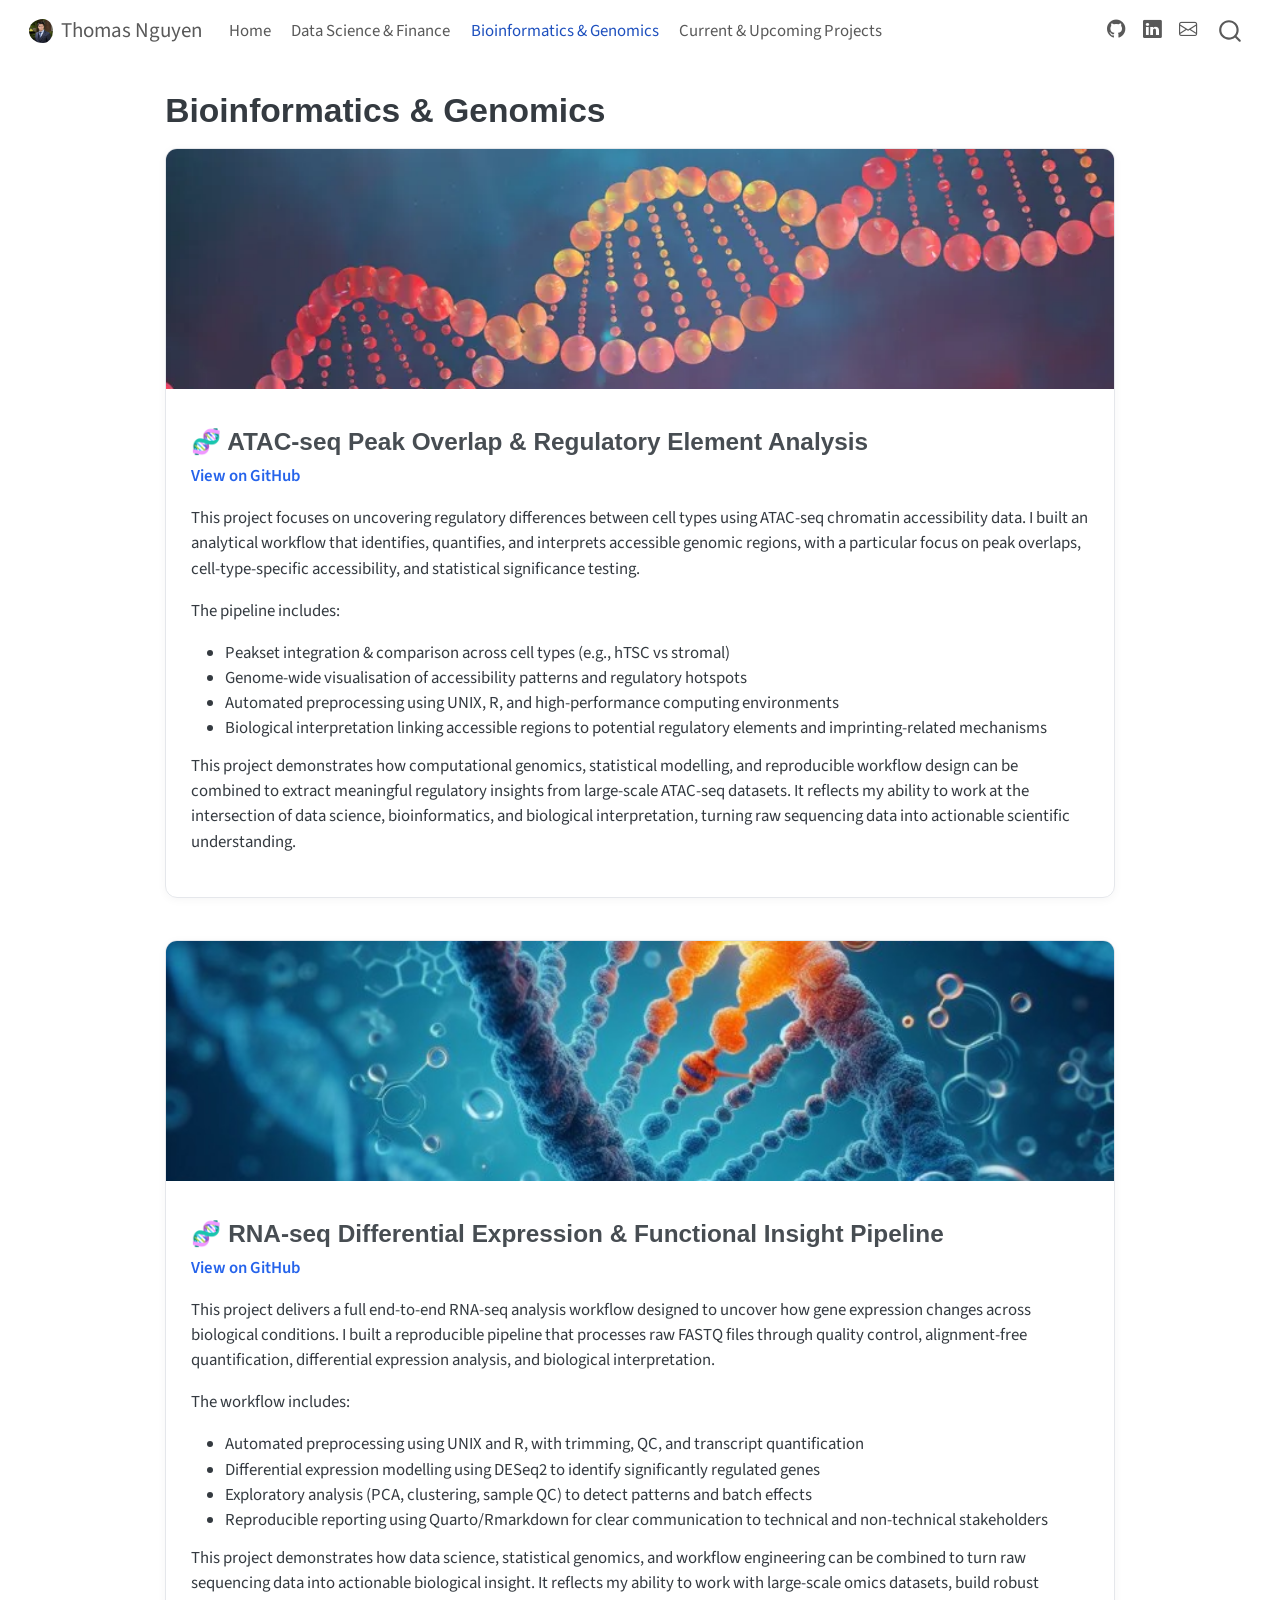
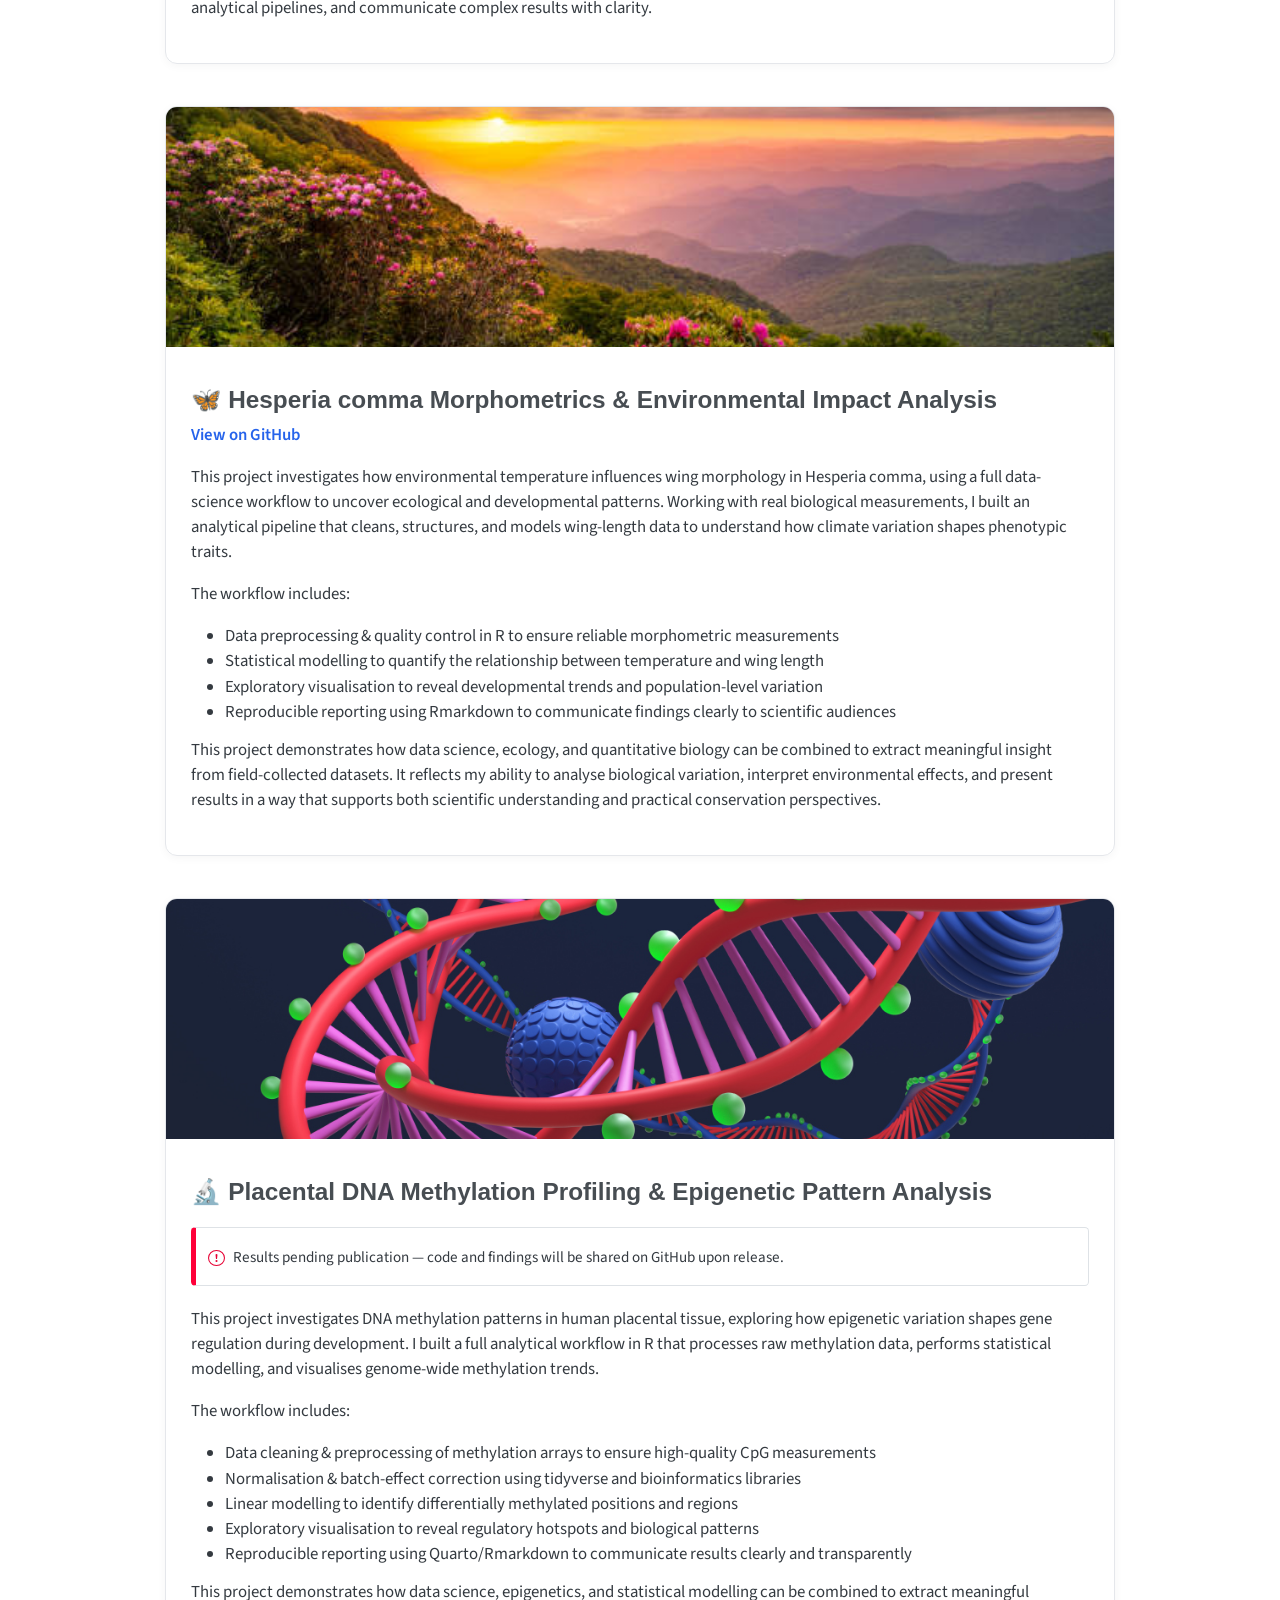
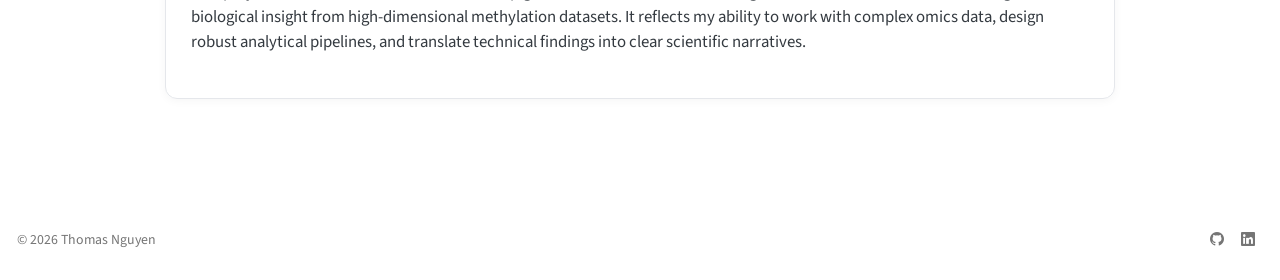
==== commit 50ced538: "Changed the name of Upcoming and future plans -> Current and Future Projects" ====
--- a/docs/bioinformatics.html
+++ b/docs/bioinformatics.html
@@ -114,7 +114,7 @@
   </li>  
   <li class="nav-item">
     <a class="nav-link" href="./upcoming.html"> 
-<span class="menu-text">Upcoming &amp; Future Plans</span></a>
+<span class="menu-text">Current &amp; Upcoming Projects</span></a>
   </li>  
 </ul>
             <ul class="navbar-nav navbar-nav-scroll ms-auto">
--- a/docs/styles/custom.css
+++ b/docs/styles/custom.css
@@ -1,18 +1,34 @@
-/* --- Hero / intro section --- */
+/* --- Hero / intro section (LinkedIn-style banner + overlapping photo) --- */
 .hero {
-  display: flex;
-  align-items: center;
-  gap: 2rem;
-  flex-wrap: wrap;
   margin-bottom: 2rem;
+  border-radius: 16px;
+  overflow: visible;
+}
+
+.hero-banner {
+  height: 200px;
+  background-image: url("../images/background_image.jpg");
+  background-size: cover;
+  background-position: center;
+  border-radius: 16px 16px 0 0;
 }
 
 .hero img {
-  width: 180px;
-  height: 180px;
+  width: 160px;
+  height: 160px;
   object-fit: cover;
   border-radius: 50%;
-  box-shadow: 0 4px 18px rgba(0, 0, 0, 0.12);
+  border: 5px solid #ffffff;
+  box-shadow: 0 4px 18px rgba(0, 0, 0, 0.18);
+  display: block;
+  margin-top: -80px;
+  margin-left: 2.5rem;
+  position: relative;
+  z-index: 1;
+}
+
+.hero-text {
+  padding: 0.75rem 2.5rem 2rem 2.5rem;
 }
 
 .hero-text h1 {
